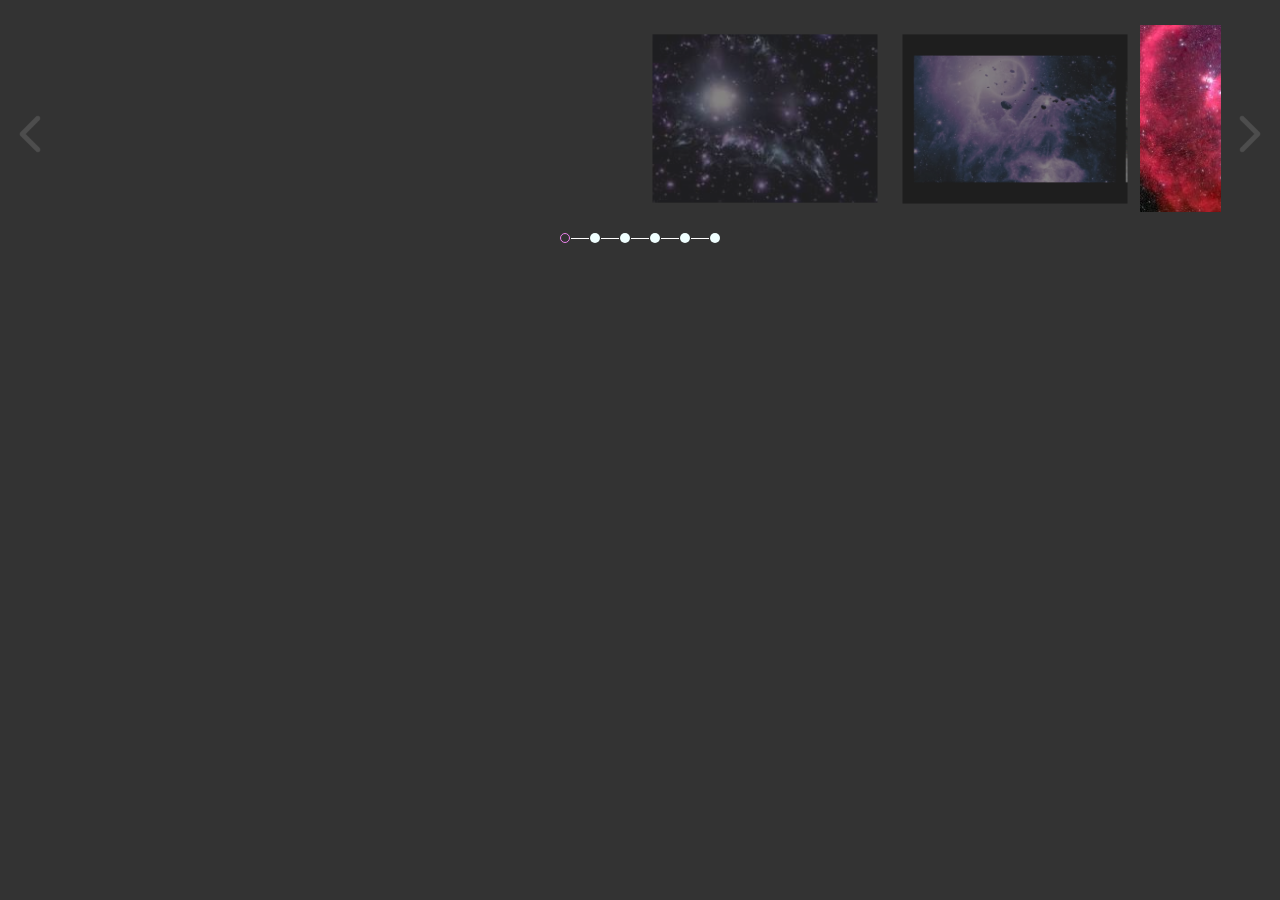
==== index.html @ 2cdc4804 "Add files via upload" ====
<!DOCTYPE html> <!-- делать быстрый коммент шифт+а+альт -->
<html lang="ru">

<head>
    <meta charset="UTF-8">
    <meta http-equiv="X-UA-Compatible" content="IE=edge">
    <meta name="viewport" content="width=device-width, initial-scale=1.0"> <!-- адаптив+отсутствие масштабирования. -->
    <title>Кружки мишлен</title> <!-- Название -->
    <link rel="stylesheet" href="source/css/style.css"> <!-- Подключение стилей -->
    <link rel="stylesheet" href="source/fonts/fontello-cf5548bc/css/fontello.css"> <!-- Подключение стилей -->

</head>

<body>
    <!-- Старт_контента -->
    <div class="wrapper">

        <div class="slider">
            <div class="slider__item">
                <img data-lazy="img/01.jpg" alt="">
            </div>
            <div class="slider__item">
                <img data-lazy="img/02.jpg" alt="">
            </div>
            <div class="slider__item">
                <img data-lazy="img/03.jpg" alt="">
            </div>
            <div class="slider__item">
                <img data-lazy="img/04.jpg" alt="">
            </div>
            <div class="slider__item">
                <img data-lazy="img/05.jpg" alt="">
            </div>
            <div class="slider__item">
                <img data-lazy="img/06.jpg" alt="">
            </div>
        </div>

    </div>
    <script src="source/JS/jquery-3.6.3.min.js"></script>
    <script src="source/JS/slick.min.js"></script>
    <script src="source/JS/script.js"></script>
</body><!-- Финиш_контента -->

</html>
---- source/css/style.css ----
@charset "UTF-8";
/*Обнуление*/
@import url(https://fonts.googleapis.com/css?family=Lexend+Mega:100,200,300,regular,500,600,700,800,900);
* {
  padding: 0;
  margin: 0;
  border: 0;
}

*, *:before, *:after {
  -webkit-box-sizing: border-box;
  box-sizing: border-box;
}

:focus, :active {
  outline: none;
}

a:focus, a:active {
  outline: none;
}

nav, footer, header, aside {
  display: block;
}

html, body {
  height: 100%;
  width: 100%;
  font-size: 100%;
  line-height: 1;
  font-size: 14px;
  -ms-text-size-adjust: 100%;
  -moz-text-size-adjust: 100%;
  -webkit-text-size-adjust: 100%;
}

input, button, textarea {
  font-family: inherit;
}

input::-ms-clear {
  display: none;
}

button {
  cursor: pointer;
}

button::-moz-focus-inner {
  padding: 0;
  border: 0;
}

a, a:visited {
  text-decoration: none;
}

a:hover {
  text-decoration: none;
}

ul li {
  list-style: none;
}

img {
  vertical-align: top;
}

h1, h2, h3, h4, h5, h6 {
  font-size: inherit;
  font-weight: inherit;
}

/*--------------------*/
/* подключение_нулевых стилей */
/* Шрифты */
/* Шрифты_конец */
/* Шаблоны */
body {
  height: 100%;
  background-color: #333;
  min-width: 280px;
  font-family: "Lexend Mega", "Helvetica Neue", Helvetica, sans-serif;
}

html {
  font-size: 20px;
}

.container {
  margin: 0 auto;
  padding: 0 25px;
  max-width: 1440px;
}

.wrapper {
  padding: 25px 5px;
  min-height: 100%;
}

/* Слайдер */
/* Слайдер запущен */
/* Слайдер с точками */
/* Ограничивающая оболочка */
.slick-list {
  overflow: hidden;
  margin-bottom: 20px;
}

/* Лента слайдов */
/* Слайд */
.slick-slide {
  -webkit-transition: all 1s ease 0s;
  transition: all 1s ease 0s;
  -webkit-transform: scale(0.9);
          transform: scale(0.9);
  opacity: 0.4;
}

@media (max-width: 769px) {
  .slick-slide {
    opacity: 1;
  }
}
/* Слайд активный (показывается) */
/* Слайд основной */
/* Слайд по центру */
.slick-slide.slick-center {
  opacity: 1;
  -webkit-transform: scale(1);
          transform: scale(1);
}

/* Клонированный слайд */
/* Стрелка */
.slick-arrow {
  position: absolute;
  top: 50%;
  height: 150px;
  font-size: 0;
  width: 50px;
  -webkit-transform: translateY(-50%);
          transform: translateY(-50%);
  opacity: 1;
}

/* Стрелка влево */
.slick-arrow.slick-prev {
  background: url("../../img/icon/left.png") center/100% no-repeat;
  left: 0;
}

/* Стрелка вправо */
.slick-arrow.slick-next {
  right: 0;
  background: url("../../img/icon/right.png") center/100% no-repeat;
}

/* Стрелка не активная */
.slick-arrow.slick-disabled {
  opacity: 0.4;
}

/* Точки (булиты) */
/* Активная точка */
/* Элемент точки */
.slider {
  position: relative;
  padding: 0px 54px;
}

.slider .slick-track {
  display: -webkit-box;
  display: -ms-flexbox;
  display: flex;
  -webkit-box-align: start;
      -ms-flex-align: start;
          align-items: flex-start;
}

.slider__item {
  text-align: center;
}

.slider .slick-dots {
  display: -webkit-box;
  display: -ms-flexbox;
  display: flex;
  -webkit-box-pack: center;
      -ms-flex-pack: center;
          justify-content: center;
}

.slick-dots li:not(:last-child) {
  margin-right: 20px;
  position: relative;
}
.slick-dots li:not(:last-child)::before {
  content: "";
  position: absolute;
  height: 1px;
  width: 175%;
  top: 50%;
  left: 110%;
  background-color: white;
}

.slick-dots li {
  display: -webkit-box;
  display: -ms-flexbox;
  display: flex;
}

.slick-dots li button {
  font-size: 0;
  width: 10px;
  height: 10px;
  background-color: azure;
  border-radius: 50%;
}

.slick-dots li.slick-active button {
  background-color: transparent;
  border: 1px solid violet;
}

img {
  max-width: 250px;
  max-height: 250px;
  -o-object-fit: cover;
     object-fit: cover;
  -o-object-position: center;
     object-position: center;
}

@media (max-width: 480px) {
  img {
    max-width: 150px;
    max-height: 150px;
  }

  .slick-arrow {
    position: absolute;
    top: 50%;
    height: 100px;
    font-size: 0;
    width: 40px;
    -webkit-transform: translateY(-50%);
            transform: translateY(-50%);
    opacity: 1;
  }

  /* Стрелка влево */
  .slick-arrow.slick-prev {
    background: url("../../img/icon/left.png") center/100% no-repeat;
    left: 0;
  }

  /* Стрелка вправо */
  .slick-arrow.slick-next {
    right: 0;
    background: url("../../img/icon/right.png") center/100% no-repeat;
  }
}
---- source/fonts/fontello-cf5548bc/css/fontello.css ----
@font-face {
  font-family: 'fontello';
  src: url('../font/fontello.eot?74461903');
  src: url('../font/fontello.eot?74461903#iefix') format('embedded-opentype'),
       url('../font/fontello.woff2?74461903') format('woff2'),
       url('../font/fontello.woff?74461903') format('woff'),
       url('../font/fontello.ttf?74461903') format('truetype'),
       url('../font/fontello.svg?74461903#fontello') format('svg');
  font-weight: normal;
  font-style: normal;
}
/* Chrome hack: SVG is rendered more smooth in Windozze. 100% magic, uncomment if you need it. */
/* Note, that will break hinting! In other OS-es font will be not as sharp as it could be */
/*
@media screen and (-webkit-min-device-pixel-ratio:0) {
  @font-face {
    font-family: 'fontello';
    src: url('../font/fontello.svg?74461903#fontello') format('svg');
  }
}
*/
[class^="icon-"]:before, [class*=" icon-"]:before {
  font-family: "fontello";
  font-style: normal;
  font-weight: normal;
  speak: never;

  display: inline-block;
  text-decoration: inherit;
  width: 1em;
  margin-right: .2em;
  text-align: center;
  /* opacity: .8; */

  /* For safety - reset parent styles, that can break glyph codes*/
  font-variant: normal;
  text-transform: none;

  /* fix buttons height, for twitter bootstrap */
  line-height: 1em;

  /* Animation center compensation - margins should be symmetric */
  /* remove if not needed */
  margin-left: .2em;

  /* you can be more comfortable with increased icons size */
  /* font-size: 120%; */

  /* Font smoothing. That was taken from TWBS */
  -webkit-font-smoothing: antialiased;
  -moz-osx-font-smoothing: grayscale;

  /* Uncomment for 3D effect */
  /* text-shadow: 1px 1px 1px rgba(127, 127, 127, 0.3); */
}

.icon-mic:before { content: '\f130'; } /* '' */
.icon-mute:before { content: '\f131'; } /* '' */
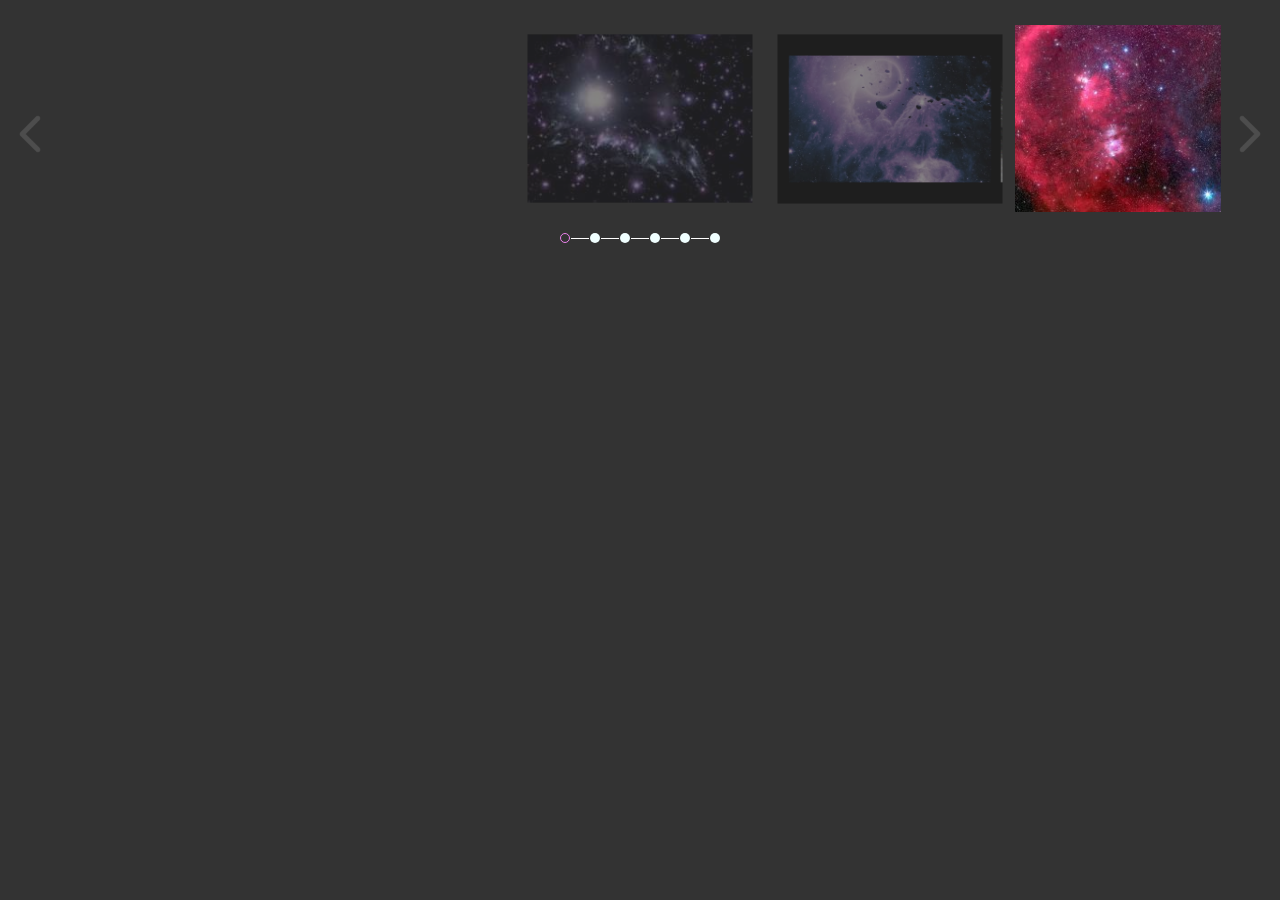
==== commit 0ec40092: "Add files via upload" ====
--- a/index.html
+++ b/index.html
@@ -17,7 +17,7 @@
 
         <div class="slider">
             <div class="slider__item">
-                <img data-lazy="img/01.jpg" alt="">
+                <img src="img/01.jpg" alt="">
             </div>
             <div class="slider__item">
                 <img data-lazy="img/02.jpg" alt="">
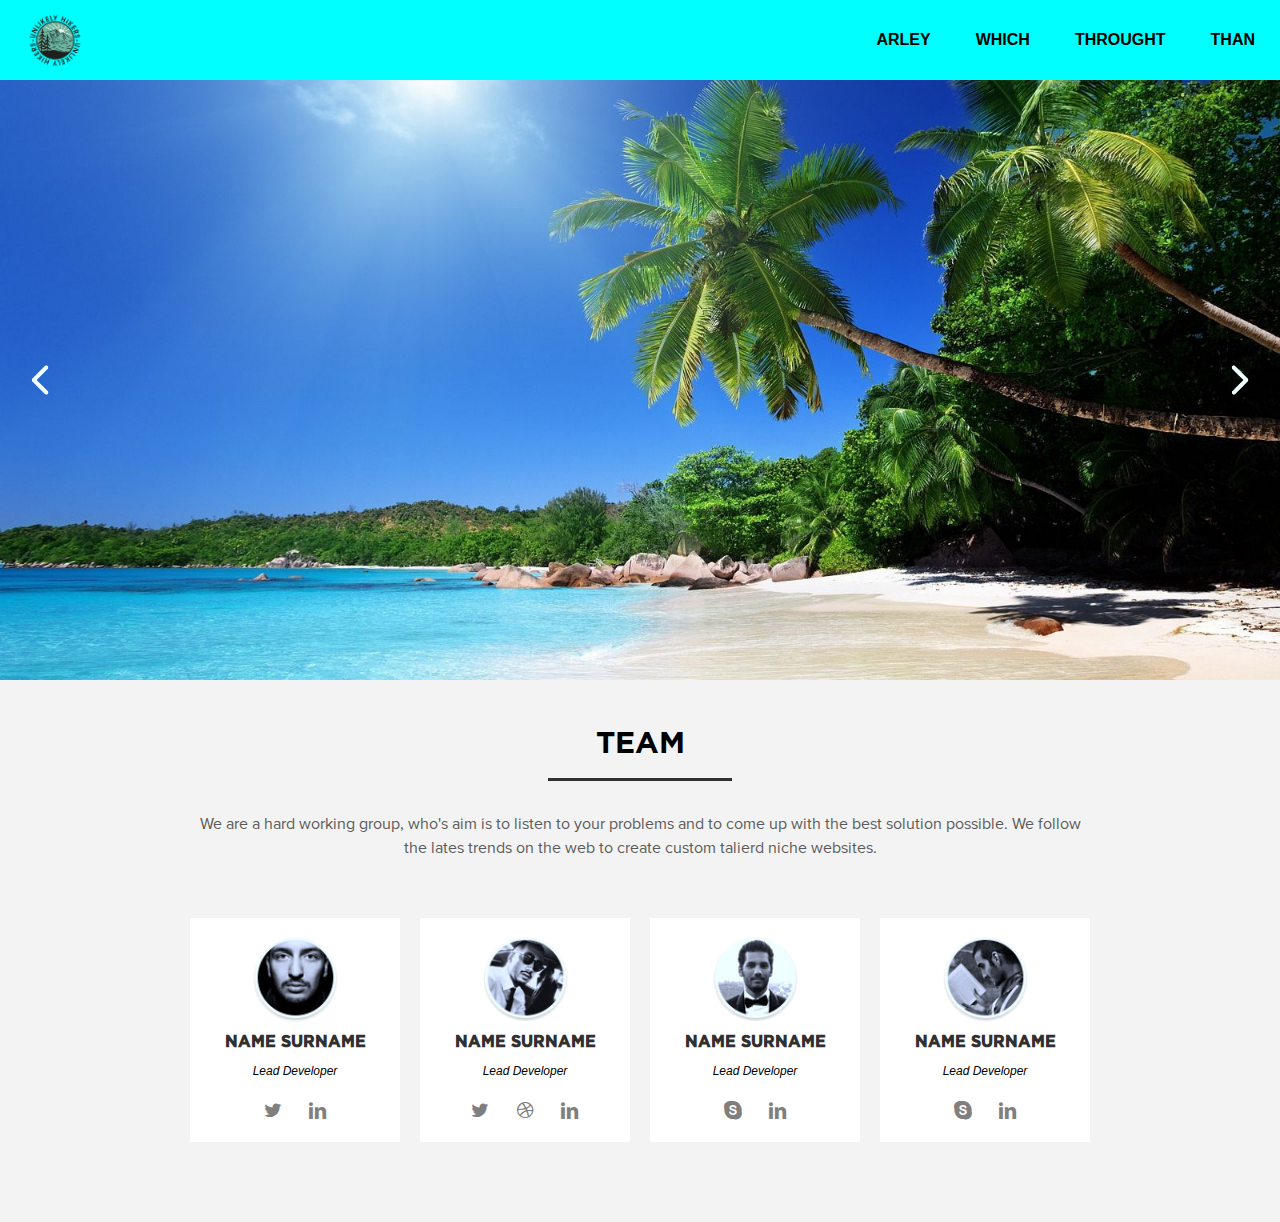
==== commit d259633c: "Add files via upload" ====
--- a/index.html
+++ b/index.html
@@ -14,28 +14,126 @@
 <body>
     <!-- Старт_контента -->
     <div class="wrapper">
+        <header class="header">
+            <div class="header__container">
+                <div class="header__body">
+                    <a href="https://i.pinimg.com/originals/81/dd/6c/81dd6cf19f863ed7ab3556e09006408a.png" class="header__logo">
+                        <img src="img/logo.png" alt="123">
+                    </a>
+                    <div class="header__burger">
+                        <span></span>
+                    </div>
+                    <nav class="header__menu menu">
+                        <ul class="menu__list">
+                            <li><a class="menu__link" href="#">arley</a></li>
+                            <li><a class="menu__link" href="#">which</a></li>
+                            <li><a class="menu__link" href="#">throught</a></li>
+                            <li><a class="menu__link" href="#">than</a>
+                                <span class="menu__arrow arrow"></span>
+                                <ul class="sub-menu__list">
+                                    <li><a class="sub-menu__link" href="#">arley</a></li>
+                                    <li><a class="sub-menu__link" href="#">which</a>
+                                        <span class="sub-menu__arrow arrow"></span>
+                                        <ul class="sub-sub-menu__list">
+                                            <li><a class="sub-sub-menu__link" href="#">arley</a></li>
+                                            <li><a class="sub-sub-menu__link" href="#">arley</a></li>
+                                            <li><a class="sub-sub-menu__link" href="#">arley</a></li>
+                                            <li><a class="sub-sub-menu__link" href="#">arley</a></li>
+                                        </ul>
+                                    </li>
+                                    <li><a class="sub-menu__link" href="#">throught</a></li>
+                                    <li><a class="sub-menu__link" href="#">than</a>
+                                </ul>
+                            </li>
+                        </ul>
+                    </nav>
+                </div>
+            </div>
+        </header>
 
-        <div class="slider">
+<main class="page">
+     <div class="slider">
             <div class="slider__item">
                 <img src="img/01.jpg" alt="">
             </div>
             <div class="slider__item">
-                <img data-lazy="img/02.jpg" alt="">
+                <img src="img/02.jpg" alt="">
             </div>
             <div class="slider__item">
-                <img data-lazy="img/03.jpg" alt="">
-            </div>
-            <div class="slider__item">
-                <img data-lazy="img/04.jpg" alt="">
-            </div>
-            <div class="slider__item">
-                <img data-lazy="img/05.jpg" alt="">
-            </div>
-            <div class="slider__item">
-                <img data-lazy="img/06.jpg" alt="">
+                <img src="img/03.jpg" alt="">
             </div>
         </div>
+   <div class="team-block">
+    <div class="team-block__container container">
+        <div class="team-block__body">
+            <div class="team-block__title">team</div>
+            <div class="team-block__text">We are a hard working group, who's aim is to listen to your problems
+                and to come up with the best solution possible. We follow the lates trends on
+                the web to create custom talierd niche websites.</div>
+            <div class="team-block__items items">
+                <div class="items__item">
+                    <div class="items__body">
+                        <div class="items__picture">
+                            <a href="#"><img src="img/1.jpg" alt=""></a>
+                        </div>
+                        <div class="items__title">name surname</div>
+                        <div class="items__subtitle">lead developer</div>
+                        <div class="items__website">
+                            <a href="#"><i class="icon-twitter"></i></a>
+                            <a href="#"><i class="icon-linkedin"></i></a>
+                        </div>
+                    </div>
+                   
+                </div>
+                <div class="items__item">
+                    <div class="items__body">
+                        <div class="items__picture">
+                            <a href="#"><img src="img/2.jpg" alt=""></a>
+                        </div>
+                        <div class="items__title">name surname</div>
+                        <div class="items__subtitle">lead developer</div>
+                        <div class="items__website">
+                            <a href="#"><i class="icon-twitter"></i></a>
+                            <a href="#"><i class="icon-dribbble"></i></a>
+                            <a href="#"><i class="icon-linkedin"></i></a>
+                        </div>
+                    </div>
+                   
+                </div>
+                <div class="items__item">
+                    <div class="items__body">
+                        <div class="items__picture">
+                            <a href="#"><img src="img/3.jpg" alt=""></a>
+                        </div>
+                        <div class="items__title">name surname</div>
+                        <div class="items__subtitle">lead developer</div>
+                        <div class="items__website">
+                            <a href="#"><i class="icon-skype"></i></a>
+                            <a href="#"><i class="icon-linkedin"></i></a>
+                        </div>
+                    </div>
+                   
+                </div>
+                <div class="items__item">
+                    <div class="items__body">
+                        <div class="items__picture">
+                            <a href="#"><img src="img/4.jpg" alt=""></a>
+                        </div>
+                        <div class="items__title">name surname</div>
+                        <div class="items__subtitle">lead developer</div>
+                        <div class="items__website">
+                            <a href="#"><i class="icon-skype"></i></a>
+                            <a href="#"><i class="icon-linkedin"></i></a>
+                        </div>
+                    </div>
+                   
+                </div>
 
+            </div>
+        </div>
+    </div>
+   </div>
+</main>
     </div>
     <script src="source/JS/jquery-3.6.3.min.js"></script>
     <script src="source/JS/slick.min.js"></script>
--- a/source/css/style.css
+++ b/source/css/style.css
@@ -1,6 +1,8 @@
 @charset "UTF-8";
 /*Обнуление*/
 @import url(https://fonts.googleapis.com/css?family=Lexend+Mega:100,200,300,regular,500,600,700,800,900);
+@import "../fonts/fontello-0d0ecbe2/css/fontello.css";
+@import url("../fonts/Gotham-Bold.otf");
 * {
   padding: 0;
   margin: 0;
@@ -76,102 +78,545 @@
 /*--------------------*/
 /* подключение_нулевых стилей */
 /* Шрифты */
+@font-face {
+  font-family: "Gotham-Bold";
+  src: local("Gotham-Bold"), url(../fonts/Gotham-Bold.otf);
+}
+@font-face {
+  font-family: "Proximanova-regular";
+  src: local("Proximanova-regular"), url(../fonts/proximanova-regular.otf);
+}
+i {
+  display: block;
+  color: #7f7f7f;
+  font-size: 1.2rem;
+}
+
+.items__website a {
+  display: inline-block;
+  cursor: pointer;
+  margin: 0 7px;
+}
+
 /* Шрифты_конец */
 /* Шаблоны */
 body {
   height: 100%;
   background-color: #333;
   min-width: 280px;
-  font-family: "Lexend Mega", "Helvetica Neue", Helvetica, sans-serif;
+  font-family: "Helvetica Neue", Helvetica, sans-serif;
+}
+
+body._lock {
+  overflow: hidden;
 }
 
 html {
-  font-size: 20px;
+  font-size: 16px;
 }
 
 .container {
   margin: 0 auto;
+  max-width: 900px;
+}
+
+.wrapper {
+  min-height: 100%;
+}
+
+.menu__list li {
+  position: relative;
+}
+
+.menu__list > li a {
+  display: inline-block;
+}
+
+.header {
+  position: fixed;
+  z-index: 9;
+  top: 0;
+  left: 0;
+  width: 100%;
   padding: 0 25px;
+}
+.header::before {
+  content: "";
+  position: absolute;
+  top: 0;
+  background-color: aqua;
+  left: 0;
+  width: 100%;
+  height: 100%;
+  z-index: 10;
+}
+
+.header__container {
   max-width: 1440px;
-}
-
-.wrapper {
-  padding: 25px 5px;
-  min-height: 100%;
-}
-
+  margin: 0 auto;
+}
+
+.header__body {
+  display: -webkit-box;
+  display: -ms-flexbox;
+  display: flex;
+  -webkit-box-pack: justify;
+      -ms-flex-pack: justify;
+          justify-content: space-between;
+  -webkit-box-align: center;
+      -ms-flex-align: center;
+          align-items: center;
+  height: 80px;
+}
+
+.header__logo {
+  -webkit-box-flex: 0;
+      -ms-flex: 0 0 60px;
+          flex: 0 0 60px;
+  height: 60px;
+  position: relative;
+  z-index: 50;
+}
+
+.header__logo img {
+  max-height: 100%;
+  width: 100%;
+  border-radius: 50%;
+}
+
+.header__burger {
+  display: none;
+  -webkit-transition: all 0.4s;
+  transition: all 0.4s;
+  position: relative;
+  z-index: 50;
+  width: 35px;
+  height: 25px;
+}
+
+.header__burger::before, .header__burger span, .header__burger::after {
+  position: absolute;
+  width: 100%;
+  height: 2.5px;
+  -webkit-transition: inherit;
+  transition: inherit;
+  background-color: aliceblue;
+}
+
+.header__burger::before,
+.header__burger::after {
+  content: "";
+}
+
+.header__burger::before {
+  top: 0;
+  left: 0;
+  -webkit-transform: translate(0, 0) rotate(0deg);
+          transform: translate(0, 0) rotate(0deg);
+}
+
+.header__burger span {
+  top: 50%;
+  left: 50%;
+  -webkit-transform: translate(-50%, -50%) scale(1);
+          transform: translate(-50%, -50%) scale(1);
+}
+
+.header__burger::after {
+  bottom: 0;
+  left: 0;
+  -webkit-transform: translate(0, 0) rotate(0deg);
+          transform: translate(0, 0) rotate(0deg);
+}
+
+.header__burger._active::before {
+  top: 50%;
+  left: 50%;
+  -webkit-transform: translate(-50%, -50%) rotate(45deg);
+          transform: translate(-50%, -50%) rotate(45deg);
+}
+.header__burger._active span {
+  -webkit-transform: translate(-50%, -50%) scale(0);
+          transform: translate(-50%, -50%) scale(0);
+}
+.header__burger._active::after {
+  bottom: 50%;
+  left: 50%;
+  -webkit-transform: translate(-50%, 50%) rotate(-45deg);
+          transform: translate(-50%, 50%) rotate(-45deg);
+}
+
+.menu__list {
+  display: -webkit-box;
+  display: -ms-flexbox;
+  display: flex;
+  position: relative;
+  z-index: 30;
+}
+
+.menu__list > li {
+  margin-left: 45px;
+}
+
+.menu__link {
+  color: black;
+  font-weight: 700;
+  font-size: 1rem;
+  text-transform: uppercase;
+}
+
+.menu__link._active {
+  margin-right: 20px;
+}
+
+.sub-menu__list {
+  display: none;
+  position: absolute;
+  top: 15px;
+  left: 0;
+  padding-top: 15px;
+  min-width: 240px;
+}
+
+.sub-sub-menu__list {
+  display: none;
+  position: absolute;
+  top: 0px;
+  left: 100%;
+  padding-top: 0px;
+  min-width: 240px;
+}
+
+.sub-menu__list > li {
+  background-color: aquamarine;
+  padding: 15px;
+}
+
+.sub-sub-menu__list > li {
+  background-color: rgb(45, 155, 199);
+  padding: 15px;
+}
+
+.sub-menu__list._open,
+.sub-sub-menu__list._open {
+  display: block;
+}
+
+.sub-menu__link {
+  color: black;
+  font-weight: 700;
+  font-size: 1rem;
+  text-transform: uppercase;
+}
+
+.sub-sub-menu__link {
+  color: rgb(255, 255, 255);
+  font-weight: 700;
+  font-size: 1rem;
+  text-transform: uppercase;
+}
+
+.arrow {
+  cursor: pointer;
+  width: 0;
+  height: 0;
+  position: absolute;
+  right: 0;
+  border-top: 10px solid black;
+  border-left: 7px solid transparent;
+  border-right: 7px solid transparent;
+  -webkit-transform: rotate(0deg);
+          transform: rotate(0deg);
+  -webkit-transition: all 0.3s;
+  transition: all 0.3s;
+  display: none;
+  z-index: 30;
+}
+
+body._touch .arrow {
+  display: block;
+}
+
+.arrow._active {
+  -webkit-transform: rotate(90deg);
+          transform: rotate(90deg);
+}
+
+.menu__arrow {
+  top: 3px;
+}
+
+.sub-menu__arrow {
+  top: 19px;
+  right: 5px;
+}
+
+.team-block {
+  padding: 2% 25px;
+  padding-top: 3.0625rem;
+  /* 49/900 */
+  padding-bottom: 5rem;
+  /* 49/900 */
+  background-color: #f3f3f3;
+}
+
+.team-block__title {
+  font-family: "Gotham-Bold", "Helvetica Neue", Helvetica, sans-serif;
+  text-transform: uppercase;
+  text-align: center;
+  font-size: 1.875rem;
+  position: relative;
+  display: block;
+  z-index: 3;
+  padding-bottom: 0.7333333333em;
+  margin-bottom: 1.0333333333em;
+}
+.team-block__title::before {
+  content: "";
+  z-index: 3;
+  position: absolute;
+  bottom: 0;
+  left: 50%;
+  height: 3px;
+  background-color: #303030;
+  width: 20.444444%;
+  /* 184/900 */
+  -webkit-transform: translateX(-50%);
+          transform: translateX(-50%);
+}
+
+.team-block__text {
+  color: #5a5a5a;
+  font-size: 1rem;
+  line-height: 150%;
+  /* 24/16 */
+  text-align: center;
+  font-family: "Proximanova-regular", "Helvetica Neue", Helvetica, sans-serif;
+  margin-bottom: 6.45%;
+  /* 58/900 */
+}
+
+.items {
+  display: -webkit-box;
+  display: -ms-flexbox;
+  display: flex;
+  margin: -10px;
+}
+
+.items__item {
+  -webkit-box-flex: 1;
+      -ms-flex: 1 1 25%;
+          flex: 1 1 25%;
+  padding: 10px;
+}
+
+.items__body {
+  text-align: center;
+  background-color: #fff;
+  padding-top: 9.047619%;
+  /* 19/210 */
+  padding-bottom: 10.47619%;
+  /* 22/210 */
+}
+
+.items__picture {
+  margin-bottom: 5.714286%;
+  /* 12/210 */
+}
+
+.items__picture a {
+  margin: 0 auto;
+  display: block;
+  width: 40.47619%;
+  /* 85/210 */
+  height: 40.47619%;
+  /* 85/210 */
+  border-radius: 50%;
+  overflow: hidden;
+}
+
+.items__picture a img {
+  display: block;
+  width: 100%;
+  height: 100%;
+}
+
+.items__title {
+  font-family: "Gotham-Bold", "Helvetica Neue", Helvetica, sans-serif;
+  text-transform: uppercase;
+  font-size: 1rem;
+  color: #303030;
+  margin-bottom: 7.142857%;
+  /* 15/210 */
+  font-weight: 700;
+}
+
+.items__subtitle {
+  font-size: 0.75rem;
+  font-family: "Georgia", "Helvetica Neue", Helvetica, sans-serif;
+  font-style: italic;
+  text-transform: capitalize;
+  margin-bottom: 11.428571%;
+  /* 24/210 */
+}
+
+@media (min-width: 768px) {
+  body._mouse .menu__list > li:hover .sub-menu__list {
+    display: block;
+  }
+
+  body._mouse .sub-menu__list > li:hover .sub-sub-menu__list {
+    display: block;
+  }
+
+  main {
+    padding-top: 80px;
+  }
+}
+@media (max-width: 767px) {
+  .header {
+    padding: 0 15px;
+  }
+
+  main {
+    padding-top: 60px;
+  }
+
+  .header::before {
+    content: "";
+    position: absolute;
+    top: 0;
+    background-color: aqua;
+    left: 0;
+    width: 100%;
+    height: 100%;
+    z-index: 20;
+  }
+
+  .header__body {
+    height: 60px;
+  }
+
+  .header__logo {
+    -webkit-box-flex: 0;
+        -ms-flex: 0 0 50px;
+            flex: 0 0 50px;
+    height: 50px;
+  }
+
+  .header__menu {
+    -webkit-transition: all 0.4s;
+    transition: all 0.4s;
+    padding-top: 65px;
+    position: fixed;
+    width: 100%;
+    height: 100%;
+    top: -100%;
+    left: 0;
+    background-color: rgba(250, 250, 250, 0.933);
+    z-index: 10;
+  }
+
+  .header__menu._active {
+    top: 0;
+    left: 0;
+  }
+
+  .menu__list {
+    display: block;
+  }
+
+  .header__burger {
+    display: block;
+  }
+
+  .menu__list li {
+    margin-left: 0;
+    padding: 0px 0;
+  }
+
+  .sub-menu__list li {
+    padding: 0px;
+  }
+
+  .sub-menu__list,
+.sub-sub-menu__list {
+    position: relative;
+    left: 0px;
+    top: 0px;
+  }
+
+  .sub-menu__list {
+    padding: 0;
+  }
+
+  .sub-sub-menu__list {
+    padding: 0;
+  }
+
+  .menu__list li a {
+    padding: 15px;
+  }
+
+  .arrow {
+    right: 25px;
+    top: 19px;
+  }
+}
+@media (min-width: 375px) {
+  .items {
+    -ms-flex-wrap: wrap;
+        flex-wrap: wrap;
+  }
+}
+@media (min-width: 375px) and (max-width: 768px) {
+  .items__item {
+    -webkit-box-flex: 1;
+        -ms-flex: 1 1 50%;
+            flex: 1 1 50%;
+  }
+}
+@media (max-width: 992px) {
+  .team-block__title {
+    margin-bottom: 0.75em;
+  }
+
+  .team-block {
+    padding-left: 15px;
+    padding-right: 15px;
+    padding-top: 1.5rem;
+    /* 49/900 */
+    padding-bottom: 2.5rem;
+    /* 49/900 */
+  }
+}
+@media (max-width: 374px) {
+  .items {
+    display: block;
+  }
+
+  .items__item {
+    -webkit-box-flex: 1;
+        -ms-flex: 1 1 100%;
+            flex: 1 1 100%;
+  }
+}
+@media (max-width: 576px) {
+  .team-block {
+    padding-bottom: 1.5rem;
+    /* 49/900 */
+  }
+}
 /* Слайдер */
 /* Слайдер запущен */
 /* Слайдер с точками */
 /* Ограничивающая оболочка */
 .slick-list {
   overflow: hidden;
-  margin-bottom: 20px;
 }
 
 /* Лента слайдов */
-/* Слайд */
-.slick-slide {
-  -webkit-transition: all 1s ease 0s;
-  transition: all 1s ease 0s;
-  -webkit-transform: scale(0.9);
-          transform: scale(0.9);
-  opacity: 0.4;
-}
-
-@media (max-width: 769px) {
-  .slick-slide {
-    opacity: 1;
-  }
-}
-/* Слайд активный (показывается) */
-/* Слайд основной */
-/* Слайд по центру */
-.slick-slide.slick-center {
-  opacity: 1;
-  -webkit-transform: scale(1);
-          transform: scale(1);
-}
-
-/* Клонированный слайд */
-/* Стрелка */
-.slick-arrow {
-  position: absolute;
-  top: 50%;
-  height: 150px;
-  font-size: 0;
-  width: 50px;
-  -webkit-transform: translateY(-50%);
-          transform: translateY(-50%);
-  opacity: 1;
-}
-
-/* Стрелка влево */
-.slick-arrow.slick-prev {
-  background: url("../../img/icon/left.png") center/100% no-repeat;
-  left: 0;
-}
-
-/* Стрелка вправо */
-.slick-arrow.slick-next {
-  right: 0;
-  background: url("../../img/icon/right.png") center/100% no-repeat;
-}
-
-/* Стрелка не активная */
-.slick-arrow.slick-disabled {
-  opacity: 0.4;
-}
-
-/* Точки (булиты) */
-/* Активная точка */
-/* Элемент точки */
-.slider {
-  position: relative;
-  padding: 0px 54px;
-}
-
-.slider .slick-track {
+.slick-track {
   display: -webkit-box;
   display: -ms-flexbox;
   display: flex;
@@ -180,87 +625,79 @@
           align-items: flex-start;
 }
 
+/* Слайд */
+/* Слайд активный (показывается) */
+/* Слайд основной */
+/* Слайд по центру */
+/* Клонированный слайд */
+/* Стрелка */
+.slick-arrow {
+  position: absolute;
+  top: 50%;
+  font-size: 0;
+  width: 40px;
+  height: 100px;
+  z-index: 10;
+  -webkit-transform: translateY(-50%);
+          transform: translateY(-50%);
+}
+
+/* Стрелка влево */
+.slick-arrow.slick-prev {
+  left: 20px;
+  background: url("../../img/icon/left.png") 0 50%/100% no-repeat;
+}
+
+/* Стрелка вправо */
+.slick-arrow.slick-next {
+  right: 20px;
+  background: url("../../img/icon/right.png") 0 50%/100% no-repeat;
+}
+
+/* Стрелка не активная */
+.slick-arrow.slick-disabled {
+  opacity: 0.3;
+}
+
+@media (max-width: 36em) {
+  .slick-arrow {
+    width: 25px;
+    height: 25px;
+    z-index: 10;
+    -webkit-transform: translateY(-50%);
+            transform: translateY(-50%);
+  }
+
+  .slick-arrow.slick-prev {
+    left: 0px;
+  }
+
+  /* Стрелка вправо */
+  .slick-arrow.slick-next {
+    right: 0px;
+  }
+}
+/* Точки (булиты) */
+/* Активная точка */
+/* Элемент точки */
+.slider {
+  padding: 0 0px;
+  position: relative;
+}
+
 .slider__item {
   text-align: center;
-}
-
-.slider .slick-dots {
-  display: -webkit-box;
-  display: -ms-flexbox;
-  display: flex;
-  -webkit-box-pack: center;
-      -ms-flex-pack: center;
-          justify-content: center;
-}
-
-.slick-dots li:not(:last-child) {
-  margin-right: 20px;
+  height: 20%;
+  max-height: 600px;
+}
+
+.slider__item img {
+  width: 100%;
   position: relative;
-}
-.slick-dots li:not(:last-child)::before {
-  content: "";
-  position: absolute;
-  height: 1px;
-  width: 175%;
-  top: 50%;
-  left: 110%;
-  background-color: white;
-}
-
-.slick-dots li {
-  display: -webkit-box;
-  display: -ms-flexbox;
-  display: flex;
-}
-
-.slick-dots li button {
-  font-size: 0;
-  width: 10px;
-  height: 10px;
-  background-color: azure;
-  border-radius: 50%;
-}
-
-.slick-dots li.slick-active button {
-  background-color: transparent;
-  border: 1px solid violet;
-}
-
-img {
-  max-width: 250px;
-  max-height: 250px;
+  left: 0%;
+  -o-object-position: center;
+     object-position: center;
   -o-object-fit: cover;
      object-fit: cover;
-  -o-object-position: center;
-     object-position: center;
-}
-
-@media (max-width: 480px) {
-  img {
-    max-width: 150px;
-    max-height: 150px;
-  }
-
-  .slick-arrow {
-    position: absolute;
-    top: 50%;
-    height: 100px;
-    font-size: 0;
-    width: 40px;
-    -webkit-transform: translateY(-50%);
-            transform: translateY(-50%);
-    opacity: 1;
-  }
-
-  /* Стрелка влево */
-  .slick-arrow.slick-prev {
-    background: url("../../img/icon/left.png") center/100% no-repeat;
-    left: 0;
-  }
-
-  /* Стрелка вправо */
-  .slick-arrow.slick-next {
-    right: 0;
-    background: url("../../img/icon/right.png") center/100% no-repeat;
-  }
+  max-height: 600px;
 }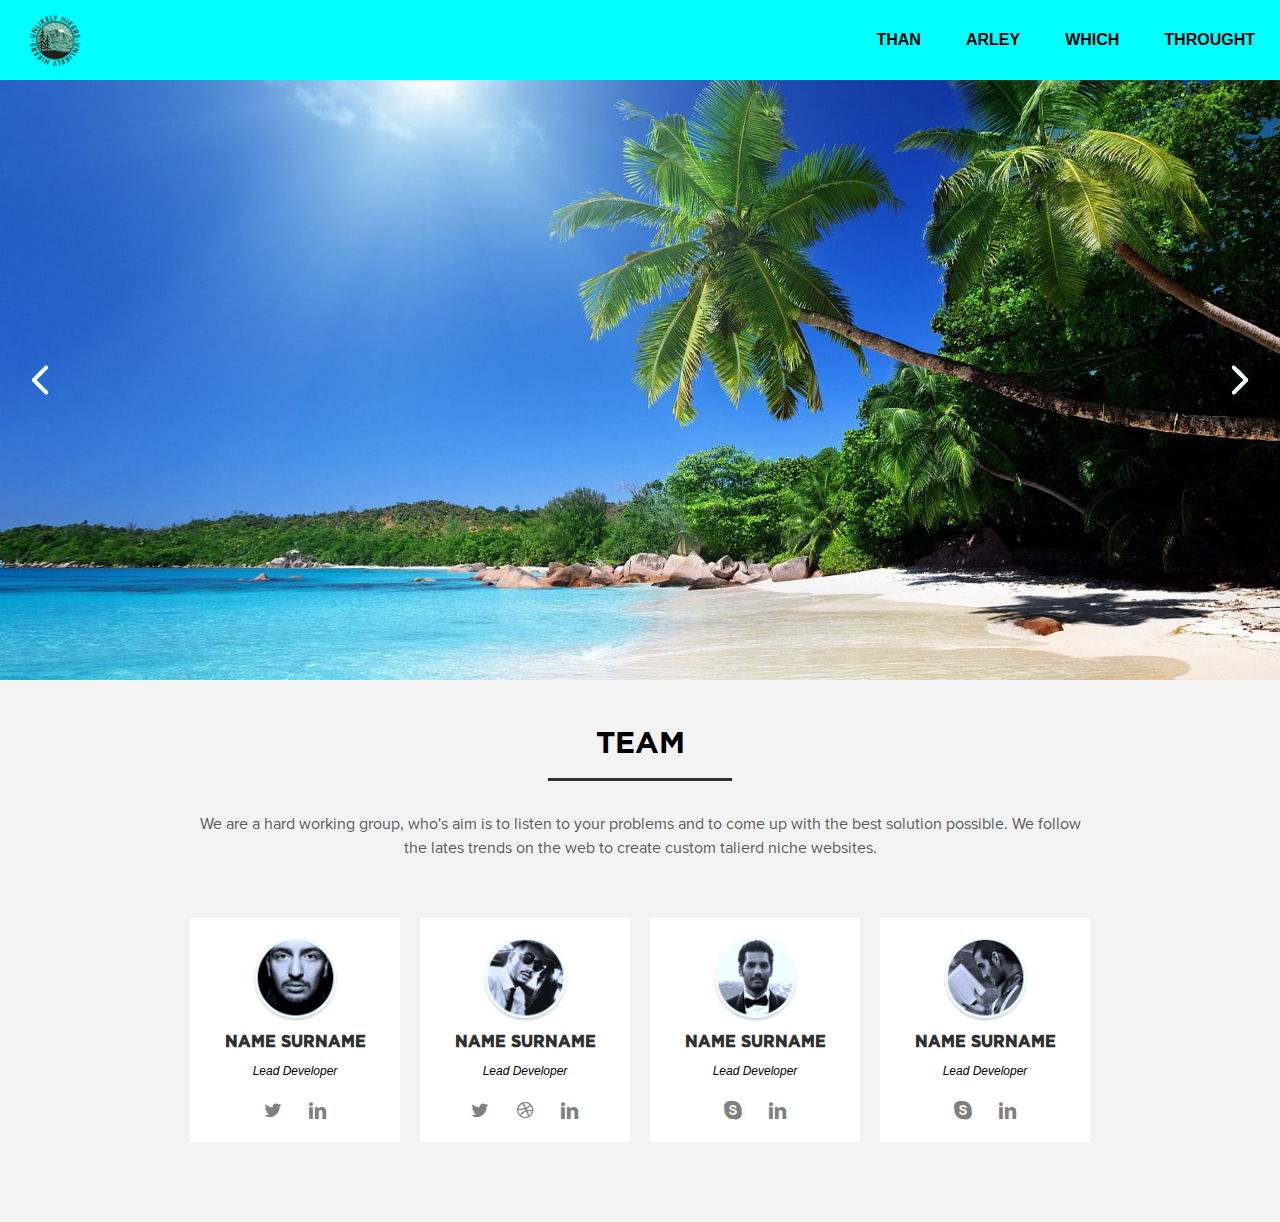
==== commit 02866ebc: "Add files via upload" ====
--- a/index.html
+++ b/index.html
@@ -28,7 +28,7 @@
                             <li><a class="menu__link" href="#">arley</a></li>
                             <li><a class="menu__link" href="#">which</a></li>
                             <li><a class="menu__link" href="#">throught</a></li>
-                            <li><a class="menu__link" href="#">than</a>
+                            <li style="order:-1"><a class="menu__link" href="#">than</a>
                                 <span class="menu__arrow arrow"></span>
                                 <ul class="sub-menu__list">
                                     <li><a class="sub-menu__link" href="#">arley</a></li>
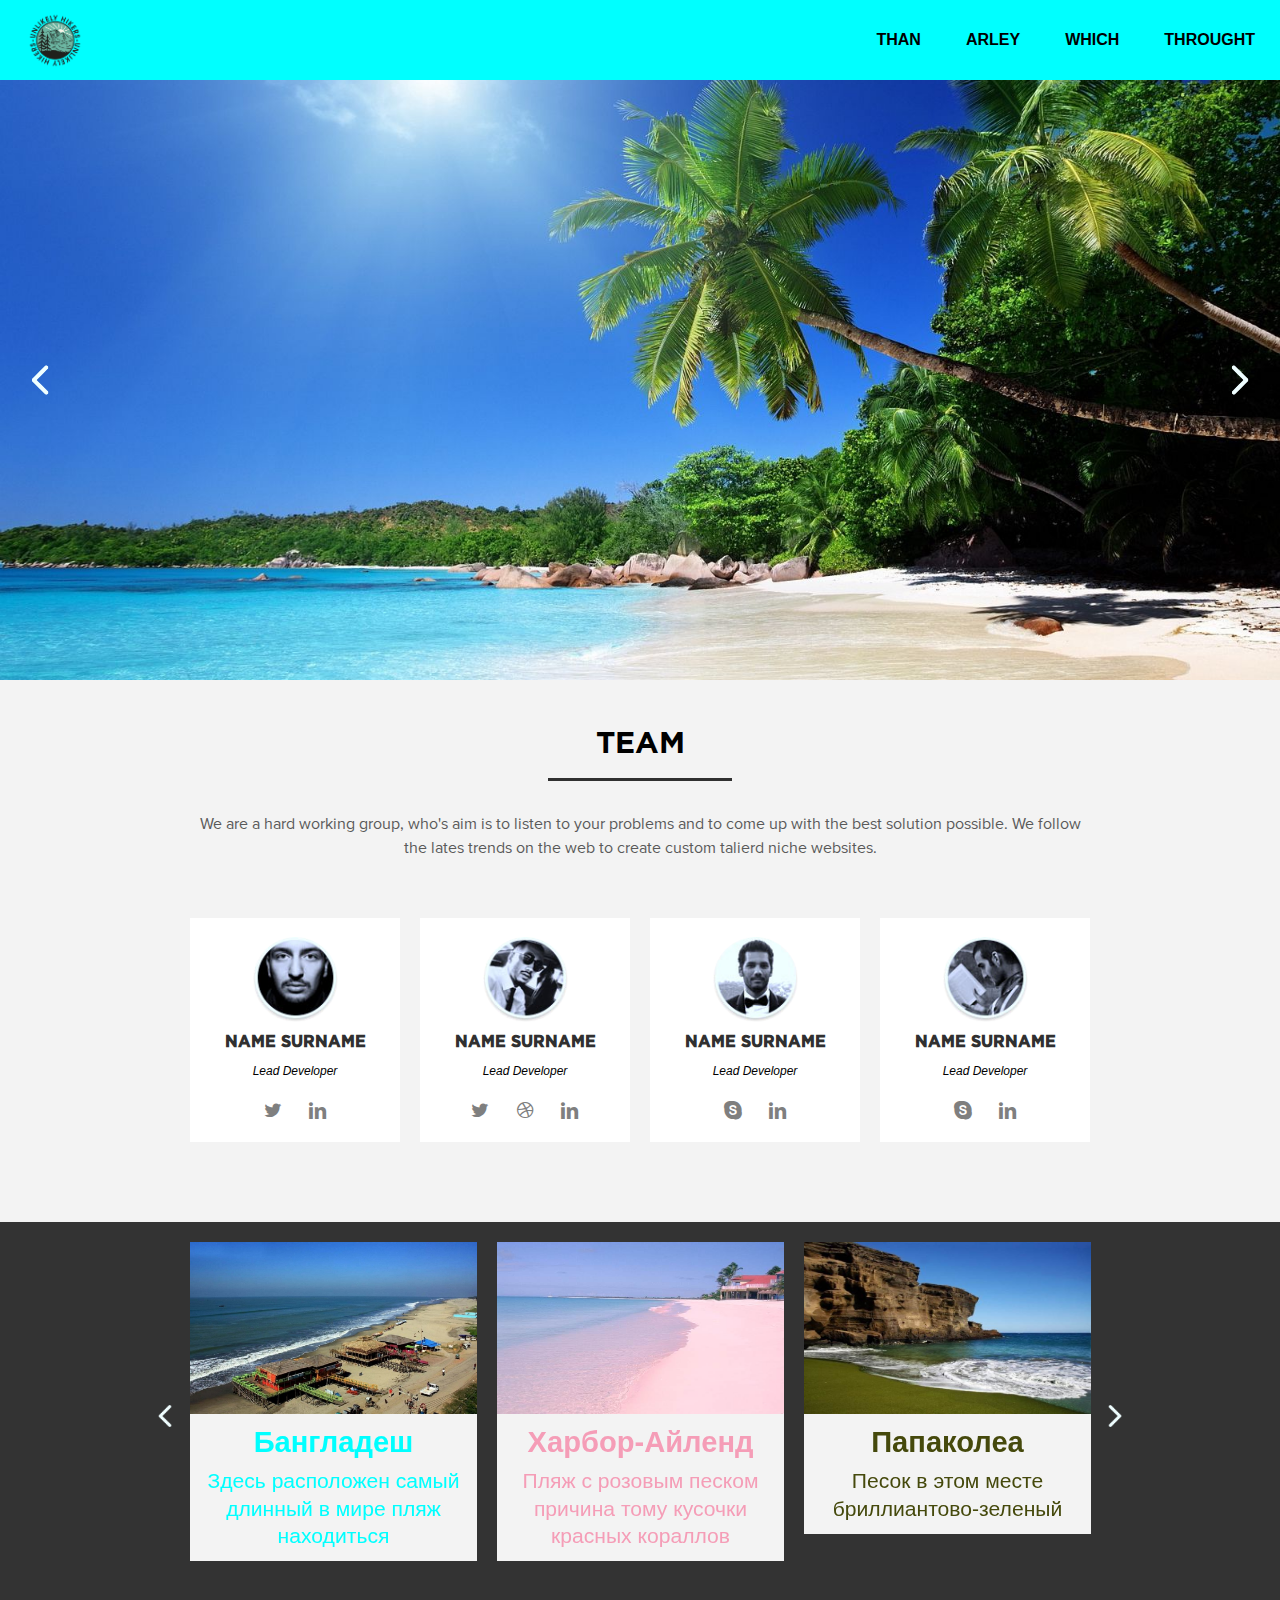
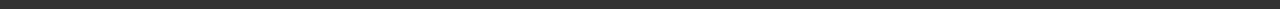
==== commit 7b440f90: "Add files via upload" ====
--- a/index.html
+++ b/index.html
@@ -17,7 +17,8 @@
         <header class="header">
             <div class="header__container">
                 <div class="header__body">
-                    <a href="https://i.pinimg.com/originals/81/dd/6c/81dd6cf19f863ed7ab3556e09006408a.png" class="header__logo">
+                    <a href="https://i.pinimg.com/originals/81/dd/6c/81dd6cf19f863ed7ab3556e09006408a.png"
+                        class="header__logo">
                         <img src="img/logo.png" alt="123">
                     </a>
                     <div class="header__burger">
@@ -51,89 +52,145 @@
             </div>
         </header>
 
-<main class="page">
-     <div class="slider">
-            <div class="slider__item">
-                <img src="img/01.jpg" alt="">
-            </div>
-            <div class="slider__item">
-                <img src="img/02.jpg" alt="">
-            </div>
-            <div class="slider__item">
-                <img src="img/03.jpg" alt="">
-            </div>
-        </div>
-   <div class="team-block">
-    <div class="team-block__container container">
-        <div class="team-block__body">
-            <div class="team-block__title">team</div>
-            <div class="team-block__text">We are a hard working group, who's aim is to listen to your problems
-                and to come up with the best solution possible. We follow the lates trends on
-                the web to create custom talierd niche websites.</div>
-            <div class="team-block__items items">
-                <div class="items__item">
-                    <div class="items__body">
-                        <div class="items__picture">
-                            <a href="#"><img src="img/1.jpg" alt=""></a>
-                        </div>
-                        <div class="items__title">name surname</div>
-                        <div class="items__subtitle">lead developer</div>
-                        <div class="items__website">
-                            <a href="#"><i class="icon-twitter"></i></a>
-                            <a href="#"><i class="icon-linkedin"></i></a>
+        <main class="page">
+            <div class="slider">
+                <div class="slider__item">
+                    <img src="img/01.jpg" alt="">
+                </div>
+                <div class="slider__item">
+                    <img src="img/02.jpg" alt="">
+                </div>
+                <div class="slider__item">
+                    <img src="img/03.jpg" alt="">
+                </div>
+            </div>
+            <div class="team-block">
+                <div class="team-block__container container">
+                    <div class="team-block__body">
+                        <div class="team-block__title">team</div>
+                        <div class="team-block__text">We are a hard working group, who's aim is to listen to your
+                            problems
+                            and to come up with the best solution possible. We follow the lates trends on
+                            the web to create custom talierd niche websites.</div>
+                        <div class="team-block__items items">
+                            <div class="items__item">
+                                <div class="items__body">
+                                    <div class="items__picture">
+                                        <a href="#"><img src="img/1.jpg" alt=""></a>
+                                    </div>
+                                    <div class="items__title">name surname</div>
+                                    <div class="items__subtitle">lead developer</div>
+                                    <div class="items__website">
+                                        <a href="#"><i class="icon-twitter"></i></a>
+                                        <a href="#"><i class="icon-linkedin"></i></a>
+                                    </div>
+                                </div>
+
+                            </div>
+                            <div class="items__item">
+                                <div class="items__body">
+                                    <div class="items__picture">
+                                        <a href="#"><img src="img/2.jpg" alt=""></a>
+                                    </div>
+                                    <div class="items__title">name surname</div>
+                                    <div class="items__subtitle">lead developer</div>
+                                    <div class="items__website">
+                                        <a href="#"><i class="icon-twitter"></i></a>
+                                        <a href="#"><i class="icon-dribbble"></i></a>
+                                        <a href="#"><i class="icon-linkedin"></i></a>
+                                    </div>
+                                </div>
+
+                            </div>
+                            <div class="items__item">
+                                <div class="items__body">
+                                    <div class="items__picture">
+                                        <a href="#"><img src="img/3.jpg" alt=""></a>
+                                    </div>
+                                    <div class="items__title">name surname</div>
+                                    <div class="items__subtitle">lead developer</div>
+                                    <div class="items__website">
+                                        <a href="#"><i class="icon-skype"></i></a>
+                                        <a href="#"><i class="icon-linkedin"></i></a>
+                                    </div>
+                                </div>
+
+                            </div>
+                            <div class="items__item">
+                                <div class="items__body">
+                                    <div class="items__picture">
+                                        <a href="#"><img src="img/4.jpg" alt=""></a>
+                                    </div>
+                                    <div class="items__title">name surname</div>
+                                    <div class="items__subtitle">lead developer</div>
+                                    <div class="items__website">
+                                        <a href="#"><i class="icon-skype"></i></a>
+                                        <a href="#"><i class="icon-linkedin"></i></a>
+                                    </div>
+                                </div>
+
+                            </div>
+
                         </div>
                     </div>
-                   
-                </div>
-                <div class="items__item">
-                    <div class="items__body">
-                        <div class="items__picture">
-                            <a href="#"><img src="img/2.jpg" alt=""></a>
-                        </div>
-                        <div class="items__title">name surname</div>
-                        <div class="items__subtitle">lead developer</div>
-                        <div class="items__website">
-                            <a href="#"><i class="icon-twitter"></i></a>
-                            <a href="#"><i class="icon-dribbble"></i></a>
-                            <a href="#"><i class="icon-linkedin"></i></a>
+                </div>
+            </div>
+            <div class="dignities-block">
+                <div class="dignities-block__container container">
+                    <div class="sliderDig">
+                        <div class="sliderDig__item">
+                            <div class="item__body">
+                                <div class="item__picture">
+                                    <div class="picture">
+                                        <img src="img/content/01.jpg" width="300" alt="">
+                                    </div>
+                                    
+                                </div>
+                                <div class="item__title">Бангладеш</div>
+                                <div class="item__text">Здесь расположен самый длинный в мире пляж находиться</div>
+                            </div>
+                        </div>
+                        <div class="sliderDig__item">
+                            <div class="item__body">
+                                <div class="item__picture">
+                                    <div class="picture">
+                                        <img src="img/content/02.jpg" width="300" alt="">
+                                    </div>
+                                    
+                                </div>
+                                <div style="color:#f59db7;" class="item__title">Харбор-Айленд</div>
+                                <div style="color:#f59db7;" class="item__text">Пляж с розовым песком причина тому кусочки красных кораллов</div>
+                            </div>
+                        </div>
+                        <div class="sliderDig__item">
+                            <div class="item__body">
+                                <div class="item__picture">
+                                    <div class="picture">
+                                        <img src="img/content/03.jpg" width="300" alt="">
+                                    </div>
+                                    
+                                </div>
+                                <div style="color:#45490c;" class="item__title">Папаколеа</div>
+                                <div style="color:#45490c;" class="item__text">Песок в этом месте бриллиантово-зеленый</div>
+                            </div>
+                        </div>
+                        <div class="sliderDig__item">
+                            <div class="item__body">
+                                <div class="item__picture">
+                                    <div class="picture">
+                                        <img src="img/content/04.jpg" width="300" alt="">
+                                    </div>
+                                    
+                                </div>
+                                <div style="color:#7e1f5c;" class="item__title">Пфайфер</div>
+                                <div style="color:#7e1f5c;" class="item__text">Этот пляж поистине уникален, он может менять цвет, Всему виной — минерал спессартин
+                                    </div>
+                            </div>
                         </div>
                     </div>
-                   
-                </div>
-                <div class="items__item">
-                    <div class="items__body">
-                        <div class="items__picture">
-                            <a href="#"><img src="img/3.jpg" alt=""></a>
-                        </div>
-                        <div class="items__title">name surname</div>
-                        <div class="items__subtitle">lead developer</div>
-                        <div class="items__website">
-                            <a href="#"><i class="icon-skype"></i></a>
-                            <a href="#"><i class="icon-linkedin"></i></a>
-                        </div>
-                    </div>
-                   
-                </div>
-                <div class="items__item">
-                    <div class="items__body">
-                        <div class="items__picture">
-                            <a href="#"><img src="img/4.jpg" alt=""></a>
-                        </div>
-                        <div class="items__title">name surname</div>
-                        <div class="items__subtitle">lead developer</div>
-                        <div class="items__website">
-                            <a href="#"><i class="icon-skype"></i></a>
-                            <a href="#"><i class="icon-linkedin"></i></a>
-                        </div>
-                    </div>
-                   
-                </div>
-
-            </div>
-        </div>
-    </div>
-   </div>
-</main>
+                </div>
+            </div>
+        </main>
     </div>
     <script src="source/JS/jquery-3.6.3.min.js"></script>
     <script src="source/JS/slick.min.js"></script>
--- a/source/css/style.css
+++ b/source/css/style.css
@@ -607,16 +607,12 @@
     /* 49/900 */
   }
 }
-/* Слайдер */
-/* Слайдер запущен */
-/* Слайдер с точками */
-/* Ограничивающая оболочка */
-.slick-list {
+.slider .slick-list {
   overflow: hidden;
 }
 
 /* Лента слайдов */
-.slick-track {
+.slider .slick-track {
   display: -webkit-box;
   display: -ms-flexbox;
   display: flex;
@@ -625,32 +621,27 @@
           align-items: flex-start;
 }
 
-/* Слайд */
-/* Слайд активный (показывается) */
-/* Слайд основной */
-/* Слайд по центру */
-/* Клонированный слайд */
-/* Стрелка */
-.slick-arrow {
+.slider .slick-arrow {
   position: absolute;
   top: 50%;
   font-size: 0;
   width: 40px;
   height: 100px;
-  z-index: 10;
   -webkit-transform: translateY(-50%);
           transform: translateY(-50%);
 }
 
 /* Стрелка влево */
-.slick-arrow.slick-prev {
+.slider .slick-arrow.slick-prev {
   left: 20px;
+  z-index: 1;
   background: url("../../img/icon/left.png") 0 50%/100% no-repeat;
 }
 
 /* Стрелка вправо */
-.slick-arrow.slick-next {
+.slider .slick-arrow.slick-next {
   right: 20px;
+  z-index: 1;
   background: url("../../img/icon/right.png") 0 50%/100% no-repeat;
 }
 
@@ -660,7 +651,7 @@
 }
 
 @media (max-width: 36em) {
-  .slick-arrow {
+  .slider .slick-arrow {
     width: 25px;
     height: 25px;
     z-index: 10;
@@ -668,18 +659,15 @@
             transform: translateY(-50%);
   }
 
-  .slick-arrow.slick-prev {
+  .slider .slick-arrow.slick-prev {
     left: 0px;
   }
 
   /* Стрелка вправо */
-  .slick-arrow.slick-next {
+  .slider .slick-arrow.slick-next {
     right: 0px;
   }
 }
-/* Точки (булиты) */
-/* Активная точка */
-/* Элемент точки */
 .slider {
   padding: 0 0px;
   position: relative;
@@ -700,4 +688,160 @@
   -o-object-fit: cover;
      object-fit: cover;
   max-height: 600px;
+}
+
+/* Слайдер */
+/* Слайдер запущен */
+/* Слайдер с точками */
+/* Ограничивающая оболочка */
+.sliderDig .slick-list {
+  overflow: hidden;
+}
+
+/* Лента слайдов */
+.sliderDig .slick-track {
+  display: -webkit-box;
+  display: -ms-flexbox;
+  display: flex;
+}
+
+/* Слайд активный (показывается) */
+/* Слайд основной */
+/* Слайд по центру */
+/* Слайд */
+/* Клонированный слайд */
+/* Стрелка */
+.sliderDig .slick-arrow {
+  width: 30px;
+  height: 100px;
+  position: absolute;
+  top: 50%;
+  -webkit-transform: translateY(-50%);
+          transform: translateY(-50%);
+  font-size: 0px;
+  z-index: 1;
+}
+
+/* Стрелка влево */
+.sliderDig .slick-arrow.slick-prev {
+  left: -30px;
+  background: url("../../img/icon/left.png") 0 50%/100% no-repeat;
+}
+
+/* Стрелка вправо */
+.sliderDig .slick-arrow.slick-next {
+  right: -30px;
+  background: url("../../img/icon/right.png") 0 50%/100% no-repeat;
+}
+
+/* Стрелка не активная */
+/* Точки (булиты) */
+/* Активная точка */
+/* Элемент точки */
+.dignities-block {
+  padding: 20px 0;
+}
+
+.sliderDig {
+  margin: 0 -10px;
+  position: relative;
+}
+
+.sliderDig__item {
+  padding: 0 10px;
+}
+
+.item__body {
+  background-color: #f3f3f3;
+  border-radius: 0px 15px 0 0;
+}
+
+.item__picture {
+  max-width: 100%;
+  margin: 0 auto;
+}
+
+.item__picture .picture {
+  position: relative;
+  padding-bottom: 60%;
+  /* 120/200 */
+}
+
+.item__picture .picture img {
+  position: absolute;
+  top: 0;
+  left: 0;
+  height: 100%;
+  width: 100%;
+}
+
+.item__title {
+  text-align: center;
+  font-weight: 700;
+  color: aqua;
+  margin: 0.4545em 0 0.363636em;
+}
+@media (max-width: 47.9375em) {
+  .item__title {
+    font-size: calc(22px + 8.5 * ((100vw - 280px) / 900));
+  }
+}
+@media (min-width: 47.9375em) {
+  .item__title {
+    font-size: calc(22px + 5 * (100vw / 900));
+  }
+}
+
+.item__text {
+  color: aqua;
+  text-align: center;
+  line-height: 130%;
+  padding: 0 10px 0.5555555em;
+  font-weight: 500;
+}
+@media (max-width: 47.9375em) {
+  .item__text {
+    font-size: calc(14px + 8.5 * ((100vw - 280px) / 900));
+  }
+}
+@media (min-width: 47.9375em) {
+  .item__text {
+    font-size: calc(14px + 5 * (100vw / 900));
+  }
+}
+
+@media (max-width: 992px) {
+  .sliderDig .slick-arrow.slick-prev {
+    left: -15px;
+  }
+
+  .sliderDig .slick-arrow.slick-next {
+    right: -15px;
+  }
+
+  .sliderDig .slick-arrow {
+    width: 25px;
+    height: 50px;
+  }
+
+  .sliderDig {
+    margin: 0 15px;
+  }
+}
+@media (max-width: 576px) {
+  .sliderDig .slick-arrow.slick-prev {
+    left: -10px;
+  }
+
+  .sliderDig .slick-arrow.slick-next {
+    right: -10px;
+  }
+
+  .sliderDig .slick-arrow {
+    width: 20px;
+  }
+
+  .sliderDig {
+    margin: 0 10px;
+  }
 }